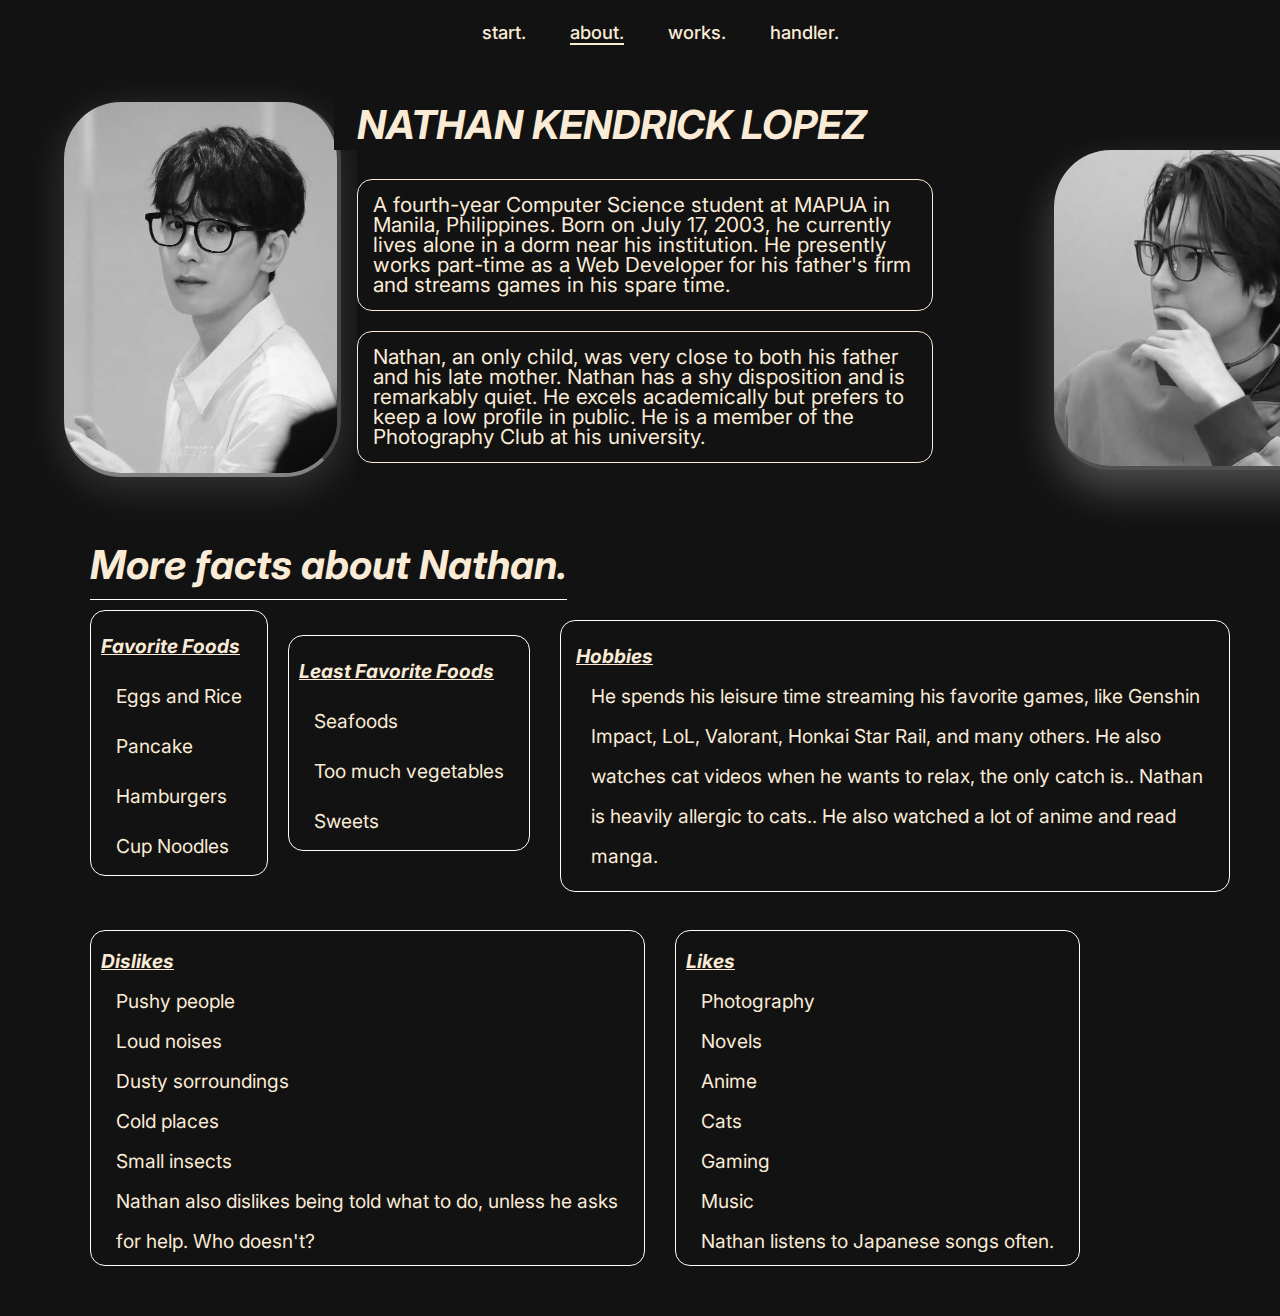
==== about.html @ 813ca194 "Add files via upload" ====
<!DOCTYPE html>
<html lang="en">
<head>
    <link rel="preconnect" href="https://fonts.googleapis.com">
    <link rel="preconnect" href="https://fonts.gstatic.com" crossorigin>
    <link href="https://fonts.googleapis.com/css2?family=Inter:wght@100..900&display=swap" rel="stylesheet">
    <link rel="stylesheet" href="https://cdnjs.cloudflare.com/ajax/libs/font-awesome/6.5.2/css/all.min.css" 
    integrity="sha512-SnH5WK+bZxgPHs44uWIX+LLJAJ9/2PkPKZ5QiAj6Ta86w+fsb2TkcmfRyVX3pBnMFcV7oQPJkl9QevSCWr3W6A==" 
    crossorigin="anonymous" referrerpolicy="no-referrer" />
    <meta charset="UTF-8">
    <meta name="viewport" content="width=device-width, initial-scale=1.0">
    <link rel="stylesheet" href="about.css">
    <link rel="stylesheet" href="about-responsive.css">
    <link href='https://unpkg.com/boxicons@2.1.4/css/boxicons.min.css' rel='stylesheet'>
    <title>about.</title>
</head>
<body>
    
    <header class="header">
        <input type="checkbox" id="check">
        <label for="check" class="icons">
            <i class='bx bx-menu' id="menu-icon"></i>
            <i class='bx bx-x' id="close-icon"></i>
        </label>
        <nav class="topnavbar">
            <!--nav bar-->
                    <a  href="index.html">start.</a>
                    <a class="active" href="about.html">about.</a>
                    <a href="work.html">works.</a>
                    <a href="handler.html">handler.</a>
        </nav>
    </header>
    <!--end of navbar-->



        <div class="photo">
            <div class="nate-pic">
            <img src="nathan pic.jpg">
            </div>

            
        </div>

        <div class="slideshow">
            <img class="mySlides" src="slide1.jpg">
            <img class="mySlides" src="slide2.jpg">
            <img class="mySlides" src="slide3.jpg">
            <img class="mySlides" src="slide4.jpg">
        </div>

            <script>
                var myIndex = 0;
                carousel();

                function carousel() {
                var i;
                var x = document.getElementsByClassName("mySlides");
                for (i = 0; i < x.length; i++) {
                    x[i].style.display = "none";  
                }
                myIndex++;
                if (myIndex > x.length) {myIndex = 1}    
                x[myIndex-1].style.display = "block";  
                setTimeout(carousel, 2000); // Change image every 2 seconds
                }

            </script>


    <div class="about-section">

            <div class="name">
                <h1>NATHAN KENDRICK LOPEZ</h1>
            </div>

        <div class="profile-desc">
            <div class="about">
                <p>A fourth-year Computer Science student at MAPUA in Manila, Philippines. Born on July 17, 2003, 
                    he currently lives alone in a dorm near his institution. He presently works part-time as a Web 
                    Developer for his father's firm and streams games in his spare time.  </p>

            </div>
        </div>

        <div class="profile-desc">
            <div class="about">
                <p>Nathan, an only child, was very close to both his father and his late mother. 
                    Nathan has a shy disposition and is remarkably quiet. 
                    He excels academically but prefers to keep a low profile in public. 
                    He is a member of the Photography Club at his university.</p>
                    <br>
            </div>
        </div>
    </div>

                    <div class="more">
                        <div class="more-facts">
                            <h1>More facts about Nathan.</h1>
                        </div>
                    </div>

                    <div class="info">
                        <div class="food">
                            <h4>Favorite Foods</h4>
                            <ul>
                                <li>Eggs and Rice</li>
                                <li>Pancake</li>
                                <li>Hamburgers</li>
                                <li>Cup Noodles</li>
                            </ul>
                        </div>


                        <div class="food">
                            <h4>Least Favorite Foods</h4>
                            <ul>
                                <li>Seafoods</li>
                                <li>Too much vegetables</li>
                                <li>Sweets</li>
                            </ul>
                        </div>
                    </div>

                    <div class="hobbies">
                        <h4>Hobbies</h4>
                        <p>He spends his leisure time streaming his favorite games, like Genshin Impact, LoL, Valorant, 
                            Honkai Star Rail, and many others. He also watches cat videos when he wants to relax, the only catch is.. 
                            Nathan is heavily allergic to cats.. 
                            He also watched a lot of anime and read manga.</p>
                    </div>

                    <div class="likes-dislikes">
                        

                        <div class="read">
                            <h4>Dislikes</h4>
                            <ul>
                                <li>Pushy people</li>
                                <li>Loud noises</li>
                                <li>Dusty sorroundings</li>
                                <li>Cold places</li>
                                <li>Small insects</li>
                            </ul>

                            <p> 
                                Nathan also dislikes being told what to do, unless he asks for help. Who doesn't?</p>
                        </div>
                        <div class="read">
                            <h4>Likes</h4>
                                <ul>
                                    <li>Photography</li>
                                    <li>Novels</li>
                                    <li>Anime</li>
                                    <li>Cats</li>
                                    <li> Gaming</li>
                                    <li>Music</li>
                                </ul>
                                     <p>Nathan listens to Japanese songs often. </p>
                        </div>

                    </div>
                    



</body>
</html>
---- about.css ----
*{
    margin: auto;
    padding: 0;
    box-sizing: border-box;
    background-color: #121212;
}

.body{
    width: 100%;
    min-height: 100vh;
    align-items: center;
    display: flex;

}


.header{
    position: fixed;
    top: 0;
    left: 0;
    width: 100%;
    padding: 1.3rem 10%;
    /*background: #121212;
    backdrop-filter: blur(3px);
    box-shadow: 0 20px 30px rgba(3, 3, 3, 0.5);*/
    display: flex;
    justify-content: space-between;
    align-items: center;
    z-index: 100;
    
}

.topnavbar a{
    text-decoration: none;
    color: antiquewhite;
    font-size: 1.15rem;
    font-weight: 500;
    margin-left: 2.5rem;
    font-family: "Inter", sans-serif;
}

.topnavbar a.active{
    border-bottom: solid 2px antiquewhite;
    color: antiquewhite;
   
}

.topnavbar a:hover{
    border-bottom: solid 2px rgba(250, 235, 215, 0.342);
    color: antiquewhite;
}

#check{
    display: none;
}

.icons{
    position: absolute;
    left: 5%;
    font-size: 2.8rem;
    color: antiquewhite;
    cursor: pointer;
    display: none;
}

.photo{
    position: relative;
    display: flex;
    float: left;
    margin: 5%;
    padding-left: -20px;
    height: 455px;
    width: 206px;
}

.photo .nate-pic img{
    height: 375px;
    width: 277px;
    border-radius: 57px;
    border-right: solid 4px rgba(255, 255, 255, 0.219);
    border-bottom: solid 4px  rgba(255, 255, 255, 0.479);
    backdrop-filter: blur(10px);
    box-shadow: 0 10px 40px rgba(233, 233, 233, 0.171);
}

.slideshow{
    position: relative;
    display: flex;
    padding-left: 45em;
    padding-top: 150px;
    filter: grayscale(100);
}


.slideshow .mySlides{
    display: flex;
    position: absolute;
    float: right;
    height: 20em;
    border-radius: 57px;
    border-right: solid 4px rgba(255, 255, 255, 0.253);
    border-bottom: solid 4px  rgba(255, 255, 255, 0.267);
    backdrop-filter: blur(10px);
    box-shadow: 0 20px 40px rgba(233, 233, 233, 0.274);
}



.about-section{
    position: absolute;
    display: block;
    top: 100px;
    left: 10px;
    right: 0;
    height: 90px;
    width: 45%;
    color: antiquewhite;
    justify-content: left;
    align-items: right;
    text-align: left;
    font-family: "Inter", sans-serif;
}

.about-section .name h1{
    font-size: 2.5em;
    font-style: italic;
    padding-bottom: 30px;

}

.about-section .profile-desc{
    line-height: 20px;
    padding-bottom: 20px;
    font-size: 1.3em;
}

.about-section .profile-desc .about p{
    border: solid 1px antiquewhite;
    padding: 15px;
    border-radius: 15px;
}

.more .more-facts {
    position: absolute;
    color: antiquewhite;
    font-family: "Inter", sans-serif;
    top: 540px;
    left: 90px;
    padding-right: 100px;
    justify-content: left;
    text-align: left;
    padding-top: 0;
}

.more .more-facts h1{
    font-size: 2.5em;
    font-style: italic;
    padding-bottom: 10px;
    border-bottom: solid 1px white;
}


.info{
    position: absolute;
    display: grid;
    grid-template-columns: auto auto auto;
    grid-gap: 20px;
    color: antiquewhite;
    font-family: "Inter", sans-serif;
    top: 610px;
    left: 90px;
    padding-right: 100px;
    justify-content: left;
    text-align: left;
    padding-top: 0;
}

 .info .food{
    font-size: 1.2em;
    letter-spacing: 2;
    line-height: 50px;
    border: solid 1px white;
    padding-top: 9px;
    padding: 10px;
    padding-bottom: 4px;
    border-radius: 15px;
}
 .info .food h4{
    font-style: italic;
    text-decoration: underline;
}

 .info .food ul li{
    list-style: none;
    padding-left: 15px;
    padding-right: 15px;
}

.hobbies{
    position: absolute;
    top: 620px;
    left: 560px;
    right: 50px;
    padding: 15px;
    font-size: 1.2em;
    letter-spacing: 2;
    line-height: 40px;
    border: solid 1px white;
    border-radius: 15px;
    font-family: "Inter", sans-serif;
    color: antiquewhite;
    
}

.hobbies h4{
    font-style: italic;
    text-decoration: underline;
}
.hobbies p{
    padding-left: 15px;
}

.info .hobbies h4{
    font-style: italic;
    text-decoration: underline;
}

.likes-dislikes{
    position: absolute;
    display: grid;
    grid-template-columns: auto auto;
    grid-gap: 30px;
    color: antiquewhite;
    font-family: "Inter", sans-serif;
    top: 930px;
    left: 90px;
    right: 100px;
    padding-bottom: 50px;
    padding-right: 100px;
    justify-content: left;
    text-align: left;
    padding-top: 0;
}

.likes-dislikes .read{
    font-size: 1.2em;
    letter-spacing: 2;
    line-height: 40px;
    border: solid 1px white;
    padding: 10px;
    padding-bottom: 4px;
    border-radius: 15px;   
    

}

.likes-dislikes .read ul li{
    list-style: none;
    padding-left: 15px;
}

.likes-dislikes .read h4{
    font-style: italic;
    text-decoration: underline;
}

.likes-dislikes .read p{
    text-align: left;
    padding-left: 15px;
    padding-right: 15px;
}
---- about-responsive.css ----
@media screen and (min-width: 360px) and (max-width: 768px){

    .icons{
        display: inline-flex;
    }

    #check:checked~.icons #menu-icon{
        display: none;
    }

    #check:checked~.icons #close-icon{
        display: block;
    }

    .icons #close-icon{
        display: none;
    }

    .topnavbar{
        position: absolute;
        top: 100%;
        left: 0;
        width: 100%;
        height: 0;
        background-color: #121212;
        overflow: hidden;
        transition: .3s ease;
    }

    #check:checked~.topnavbar{
        height: 17.7rem;
    }

    .topnavbar a{
        display: block;
        font-size: 1.4rem;
        margin: 1.5rem 0;
        text-align: center;
    }

    .topnavbar a.active{
        color: rgba(250, 235, 215, 0.288);
        border: none;
    }

    .topnavbar a:hover{
        color: rgba(250, 235, 215, 0.288);
        border: none;
    }

    .photo{
        top: 60px;
        left: 20px;
    }
    .photo .nate-pic img{
        display: flex;
        flex-direction: column;
    }

    .slideshow{
        display: none;
    }

    .about-section .name{
        top: 60px;
        left: 20px;
    }
    .about-section{
        font-size: 1.1rem;
        display: grid;
        grid-template-columns: auto;
        top: 550px;
        right: 90px;
    }
    .about-section .about p{
        text-align: center;
        font-size: 1.1rem;
        padding: 15px;
        max-width: 150vw;
    }

    .more .more-facts{
        left: 30px;
        display: flex;
        top: 1400px; 
        
    }

    .more .more-facts h1{
        font-size: 2rem;
        left: 0;
    }

    .info{
        display: grid;
        grid-template-columns: auto auto;
        grid-gap: 20px;
        top: 1560px;
        left: 10px;
        max-width: 30vw;
    }

    .info .food{
        font-size: 1.1rem;
        
    }

    .hobbies{
        left: 10px;
        top: 1960px;
        min-width: 90vw;
    }

    .likes-dislikes{
        left: 10px;
        top: 2460px;
        display: grid;
        grid-template-columns:auto;
        grid-gap: 20px;
        left: 40px;
        min-width: 40px;
    }

    .likes-dislikes p{
        min-width: 70vw;
    }
    .likes-dislikes ul li{
        font-size: 1.1rem;
        padding-right: 10px;
    }


    .likes-dislikes p{
        font-size: 1.1rem;
        bottom: 150px;
    }
}
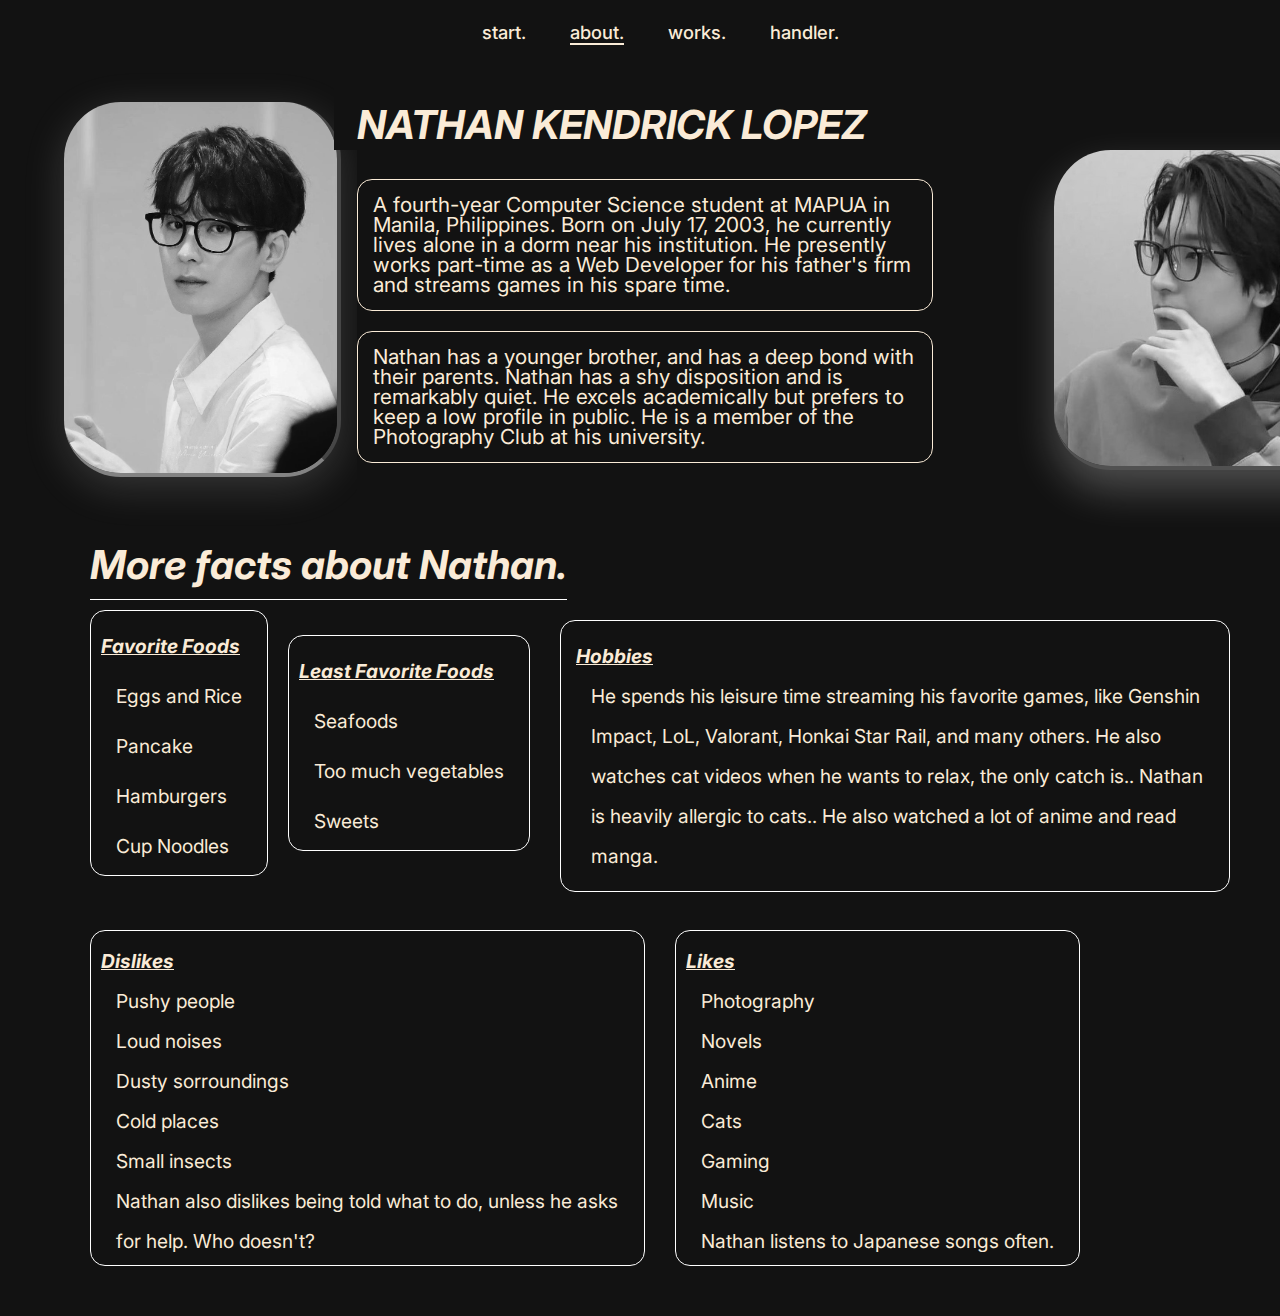
==== commit 5fd1d939: "Update about.html" ====
--- a/about.html
+++ b/about.html
@@ -85,7 +85,7 @@
 
         <div class="profile-desc">
             <div class="about">
-                <p>Nathan, an only child, was very close to both his father and his late mother. 
+                <p>Nathan has a younger brother, and has a deep bond with their parents.
                     Nathan has a shy disposition and is remarkably quiet. 
                     He excels academically but prefers to keep a low profile in public. 
                     He is a member of the Photography Club at his university.</p>
